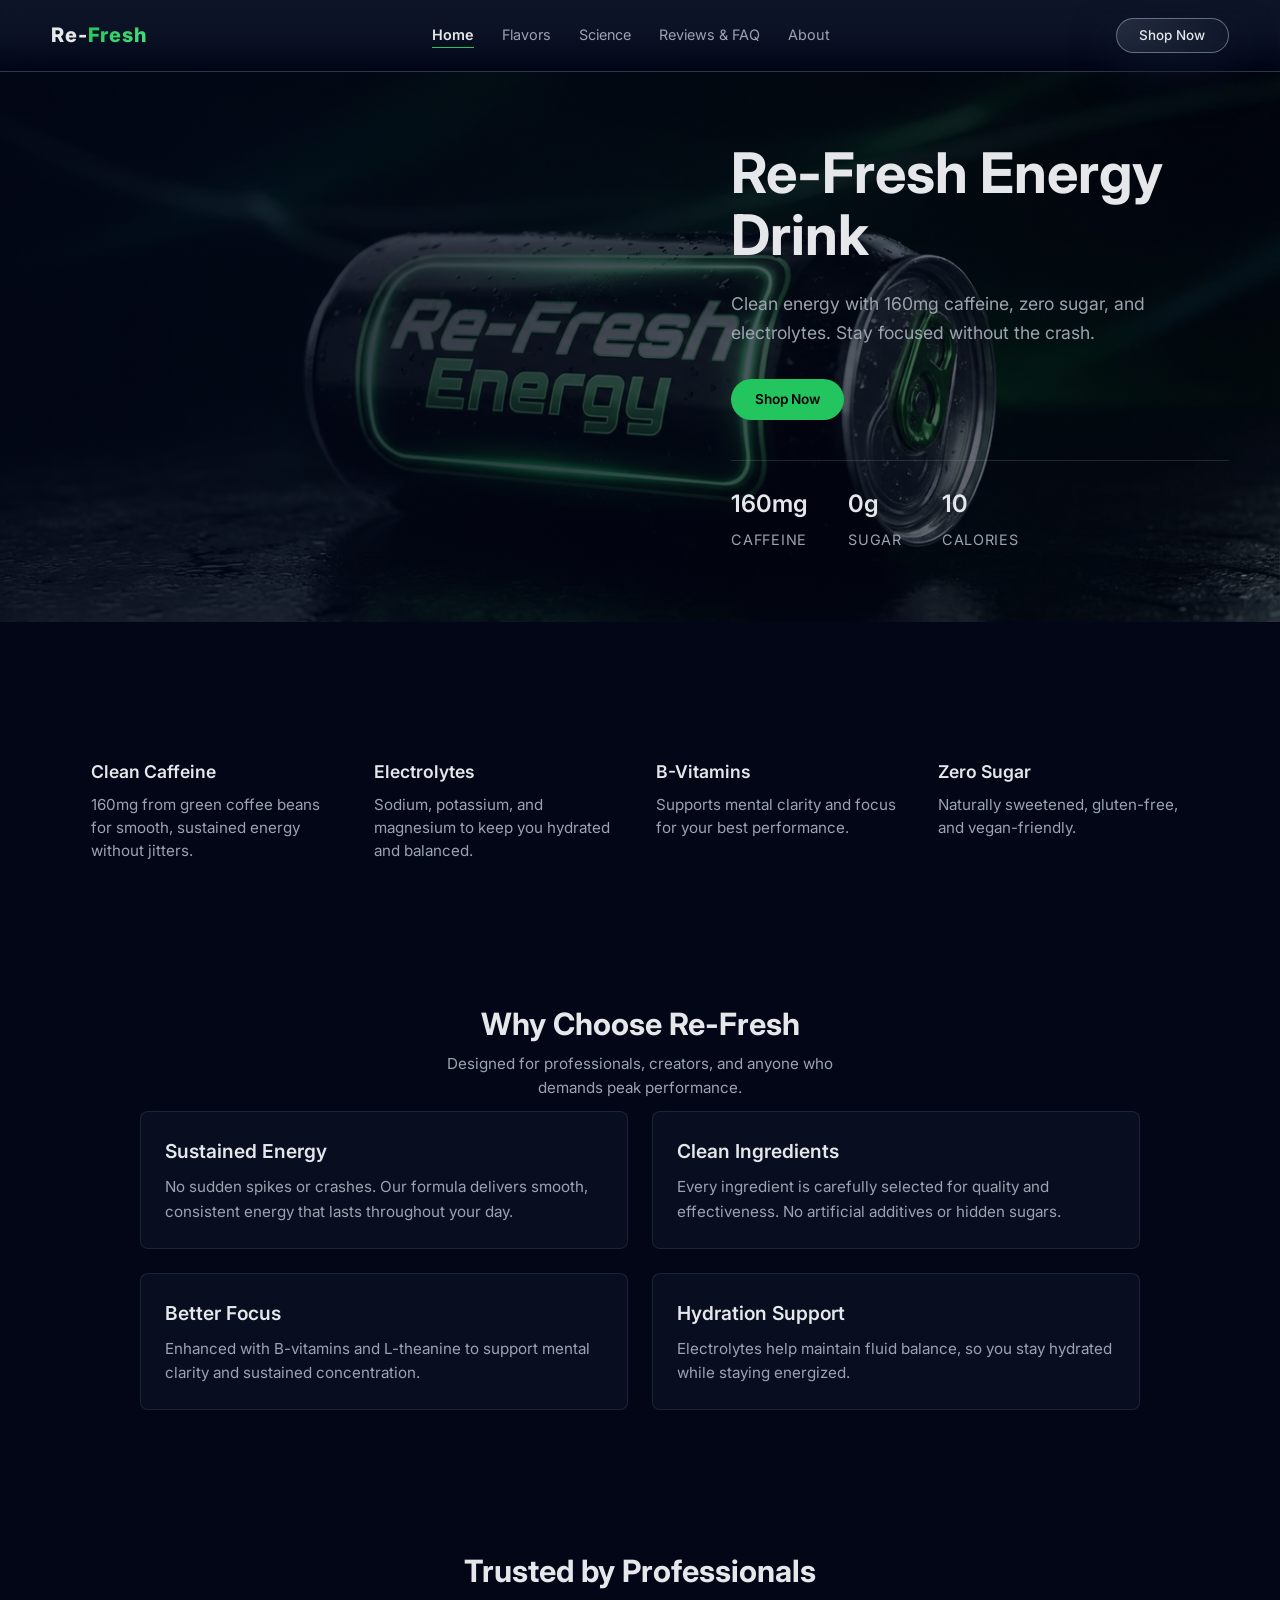
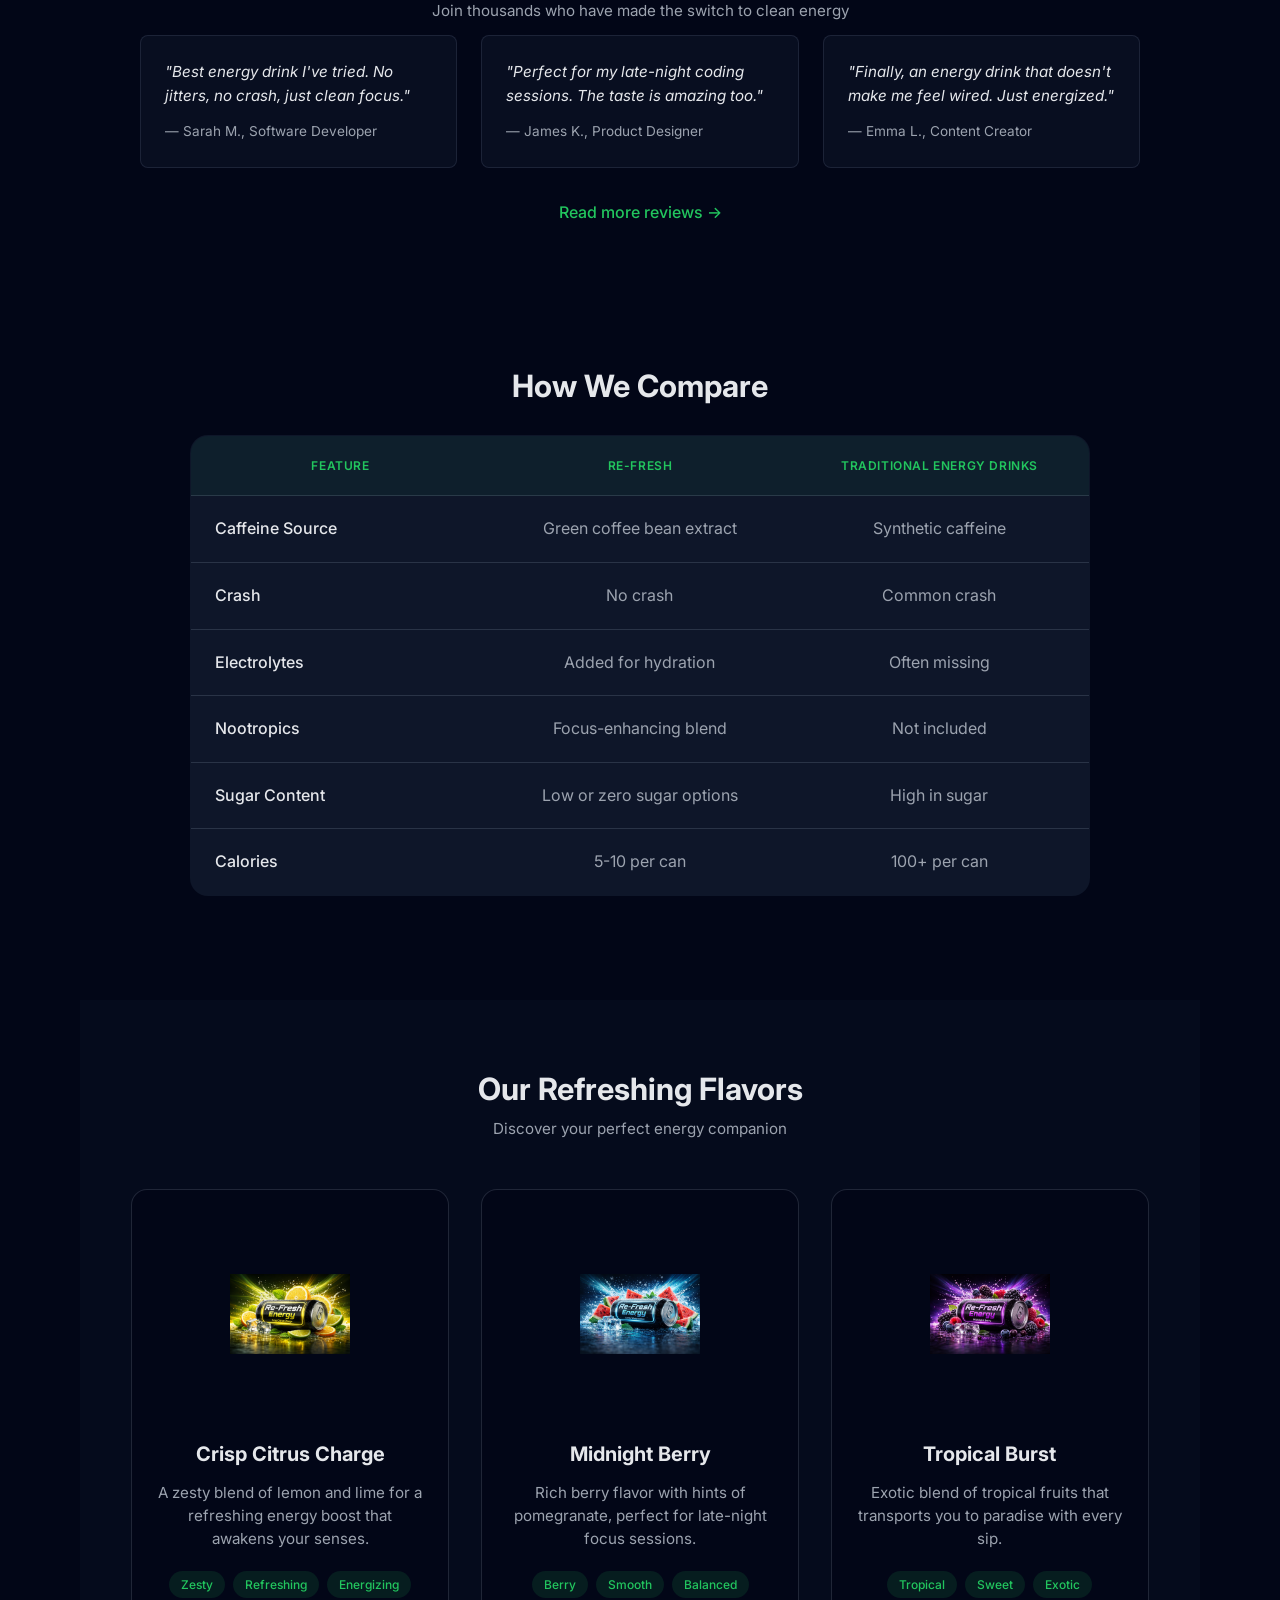
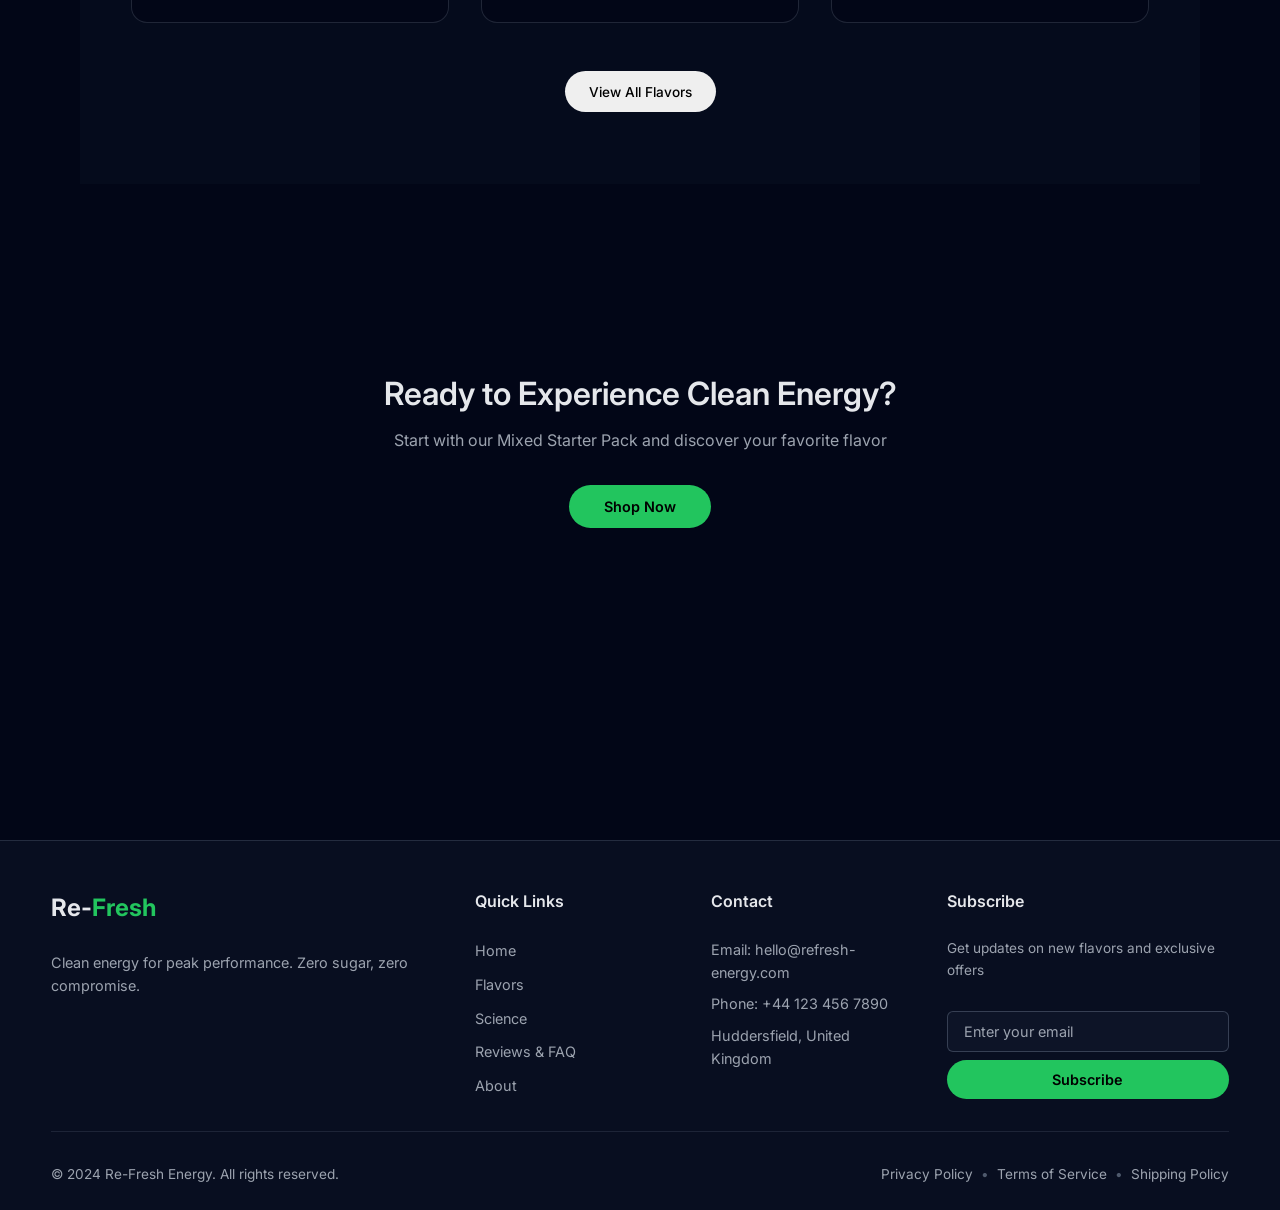
==== index.html @ 7f579e89 "first commit" ====
<!DOCTYPE html>
<html lang="en">
  <head>
    <meta charset="UTF-8" />
    <meta name="viewport" content="width=device-width, initial-scale=1.0" />
    <title>Re-Fresh Energy – Clean Focus, No Crash</title>
    <meta
      name="description"
      content="Re-Fresh – a clean, crisp energy drink designed to power your day without the crash."
    />
    <link rel="stylesheet" href="styles.css" />
    <link rel="preconnect" href="https://fonts.googleapis.com" />
    <link rel="preconnect" href="https://fonts.gstatic.com" crossorigin />
    <link
      href="https://fonts.googleapis.com/css2?family=Inter:wght@300;400;500;600;700;800&display=swap"
      rel="stylesheet"
    />
  </head>
  <body>
    <header class="nav">
      <div class="nav__logo">Re-<span>Fresh</span></div>
      <nav class="nav__links">
        <a href="index.html" class="active">Home</a>
        <a href="flavors.html">Flavors</a>
        <a href="science.html">Science</a>
        <a href="reviews.html">Reviews & FAQ</a>
        <a href="about.html">About</a>
      </nav>
      <button class="nav__cta" onclick="goToFlavors()">Shop Now</button>
      <button class="nav__menu" aria-label="Toggle menu" id="navToggle">
        <span></span><span></span>
      </button>
    </header>

    <main>
      <!-- HERO -->
      <section class="hero" id="top">
        <div class="hero__content">
          <h1 class="hero__title">Re-Fresh Energy Drink</h1>
          <p class="hero__subtitle">
            Clean energy with 160mg caffeine, zero sugar, and electrolytes. 
            Stay focused without the crash.
          </p>
          <div class="hero__actions">
            <button class="btn btn--primary" onclick="goToFlavors()">
              Shop Now
            </button>
          </div>
          <div class="hero__details">
            <div class="hero__detail-item">
              <span class="hero__detail-label">160mg</span>
              <span class="hero__detail-text">Caffeine</span>
            </div>
            <div class="hero__detail-item">
              <span class="hero__detail-label">0g</span>
              <span class="hero__detail-text">Sugar</span>
            </div>
            <div class="hero__detail-item">
              <span class="hero__detail-label">10</span>
              <span class="hero__detail-text">Calories</span>
            </div>
          </div>
        </div>
      </section>

      <!-- PRODUCT INFO -->
      <section class="section section--info">
        <div class="info-grid">
          <div class="info-item">
            <h3>Clean Caffeine</h3>
            <p>160mg from green coffee beans for smooth, sustained energy without jitters.</p>
          </div>
          <div class="info-item">
            <h3>Electrolytes</h3>
            <p>Sodium, potassium, and magnesium to keep you hydrated and balanced.</p>
          </div>
          <div class="info-item">
            <h3>B-Vitamins</h3>
            <p>Supports mental clarity and focus for your best performance.</p>
          </div>
          <div class="info-item">
            <h3>Zero Sugar</h3>
            <p>Naturally sweetened, gluten-free, and vegan-friendly.</p>
          </div>
        </div>
      </section>

      <!-- WHY CHOOSE RE-FRESH -->
      <section class="section">
        <div class="section__header section__header--center">
          <h2>Why Choose Re-Fresh</h2>
          <p>Designed for professionals, creators, and anyone who demands peak performance.</p>
        </div>
        <div class="benefits-grid">
          <div class="benefit-card">
            <h3>Sustained Energy</h3>
            <p>No sudden spikes or crashes. Our formula delivers smooth, consistent energy that lasts throughout your day.</p>
          </div>
          <div class="benefit-card">
            <h3>Clean Ingredients</h3>
            <p>Every ingredient is carefully selected for quality and effectiveness. No artificial additives or hidden sugars.</p>
          </div>
          <div class="benefit-card">
            <h3>Better Focus</h3>
            <p>Enhanced with B-vitamins and L-theanine to support mental clarity and sustained concentration.</p>
          </div>
          <div class="benefit-card">
            <h3>Hydration Support</h3>
            <p>Electrolytes help maintain fluid balance, so you stay hydrated while staying energized.</p>
          </div>
        </div>
      </section>

      <!-- HOW IT WORKS -->
      <!-- <section class="section section--alt">
        <div class="section__header section__header--center">
          <h2>How It Works</h2>
          <p>Three simple steps to better energy</p>
        </div>
        <div class="steps">
          <div class="step">
            <div class="step__number">1</div>
            <h3>Choose Your Flavor</h3>
            <p>Select from our range of refreshing flavors or try our mixed starter pack.</p>
          </div>
          <div class="step">
            <div class="step__number">2</div>
            <h3>Add to Cart</h3>
            <p>Build your perfect energy stack with our flexible ordering system.</p>
          </div>
          <div class="step">
            <div class="step__number">3</div>
            <h3>Stay Energized</h3>
            <p>Enjoy clean, sustained energy without the crash. Feel the difference.</p>
          </div>
        </div>
      </section> -->

      <!-- TESTIMONIALS PREVIEW -->
      <section class="section">
        <div class="section__header section__header--center">
          <h2>Trusted by Professionals</h2>
          <p>Join thousands who have made the switch to clean energy</p>
        </div>
        <div class="testimonials-preview">
          <div class="testimonial-preview">
            <p class="testimonial-preview__quote">"Best energy drink I've tried. No jitters, no crash, just clean focus."</p>
            <p class="testimonial-preview__author">— Sarah M., Software Developer</p>
          </div>
          <div class="testimonial-preview">
            <p class="testimonial-preview__quote">"Perfect for my late-night coding sessions. The taste is amazing too."</p>
            <p class="testimonial-preview__author">— James K., Product Designer</p>
          </div>
          <div class="testimonial-preview">
            <p class="testimonial-preview__quote">"Finally, an energy drink that doesn't make me feel wired. Just energized."</p>
            <p class="testimonial-preview__author">— Emma L., Content Creator</p>
          </div>
        </div>
        <div style="text-align: center; margin-top: 2rem;">
          <a href="reviews.html" style="color: var(--accent); text-decoration: none; font-weight: 500;">Read more reviews →</a>
        </div>
      </section>

            <!-- This is the comparison table from science.html that we'll add to index.html -->
      <section class="section">
        <div class="section__header">
          <h2>How We Compare</h2>
          <!-- <p>
            See how Re-Fresh stands out from traditional energy drinks with our clean, focused energy formula.
          </p> -->
        </div>
        
        <div class="comparison-table">
          <table>
            <thead>
              <tr>
                <th>Feature</th>
                <th>Re-Fresh</th>
                <th>Traditional Energy Drinks</th>
              </tr>
            </thead>
            <tbody>
              <tr>
                <td>Caffeine Source</td>
                <td>Green coffee bean extract</td>
                <td>Synthetic caffeine</td>
              </tr>
              <tr>
                <td>Crash</td>
                <td>No crash</td>
                <td>Common crash</td>
              </tr>
              <tr>
                <td>Electrolytes</td>
                <td>Added for hydration</td>
                <td>Often missing</td>
              </tr>
              <tr>
                <td>Nootropics</td>
                <td>Focus-enhancing blend</td>
                <td>Not included</td>
              </tr>
              <tr>
                <td>Sugar Content</td>
                <td>Low or zero sugar options</td>
                <td>High in sugar</td>
              </tr>
              <tr>
                <td>Calories</td>
                <td>5-10 per can</td>
                <td>100+ per can</td>
              </tr>
            </tbody>
          </table>
        </div>
      </section>

      <!-- FLAVOR SHOWCASE -->
      <section class="section section--alt">
        <div class="section__header section__header--center">
          <h2>Our Refreshing Flavors</h2>
          <p>Discover your perfect energy companion</p>
        </div>
        <div class="flavor-showcase">
          <div class="flavor-card">
            <div class="flavor-card__image">
              <img src="assets/Crisp Citrus Charge.png" alt="Crisp Citrus Charge" />
            </div>
            <h3>Crisp Citrus Charge</h3>
            <p>A zesty blend of lemon and lime for a refreshing energy boost that awakens your senses.</p>
            <div class="flavor-tags">
              <span class="flavor-tag">Zesty</span>
              <span class="flavor-tag">Refreshing</span>
              <span class="flavor-tag">Energizing</span>
            </div>
          </div>
          <div class="flavor-card">
            <div class="flavor-card__image">
              <img src="assets/Arctic Watermelon.png" alt="Midnight Berry" />
            </div>
            <h3>Midnight Berry</h3>
            <p>Rich berry flavor with hints of pomegranate, perfect for late-night focus sessions.</p>
            <div class="flavor-tags">
              <span class="flavor-tag">Berry</span>
              <span class="flavor-tag">Smooth</span>
              <span class="flavor-tag">Balanced</span>
            </div>
          </div>
          <div class="flavor-card">
            <div class="flavor-card__image">
              <img src="assets/Midnight Berry.png" alt="Tropical Burst" />
            </div>
            <h3>Tropical Burst</h3>
            <p>Exotic blend of tropical fruits that transports you to paradise with every sip.</p>
            <div class="flavor-tags">
              <span class="flavor-tag">Tropical</span>
              <span class="flavor-tag">Sweet</span>
              <span class="flavor-tag">Exotic</span>
            </div>
          </div>
        </div>
        <div style="text-align: center; margin-top: 3rem;">
          <button class="btn btn--outline" onclick="goToFlavors()">View All Flavors</button>
        </div>
      </section>


      <!-- SHOP CTA -->
      <section class="section section--shop">
        <div class="shop-cta">
          <h2>Ready to Experience Clean Energy?</h2>
          <p>Start with our Mixed Starter Pack and discover your favorite flavor</p>
          <button class="btn btn--primary btn--large" onclick="goToFlavors()">
            Shop Now
          </button>
        </div>
      </section>
    </main>

    <footer class="footer">
      <div class="footer__content">
        <div class="footer__section">
          <div class="footer__brand">Re-<span>Fresh</span></div>
          <p class="footer__description">Clean energy for peak performance. Zero sugar, zero compromise.</p>
        </div>

        <div class="footer__section">
          <h4 class="footer__heading">Quick Links</h4>
          <ul class="footer__links">
            <li><a href="index.html">Home</a></li>
            <li><a href="flavors.html">Flavors</a></li>
            <li><a href="science.html">Science</a></li>
            <li><a href="reviews.html">Reviews & FAQ</a></li>
            <li><a href="about.html">About</a></li>
          </ul>
        </div>

        <div class="footer__section">
          <h4 class="footer__heading">Contact</h4>
          <ul class="footer__contact">
            <li>Email: <a href="mailto:hello@refresh-energy.com">hello@refresh-energy.com</a></li>
            <li>Phone: <a href="tel:+441234567890">+44 123 456 7890</a></li>
            <li>Huddersfield, United Kingdom</li>
          </ul>
        </div>

        <div class="footer__section">
          <h4 class="footer__heading">Subscribe</h4>
          <p class="footer__subscribe-text">Get updates on new flavors and exclusive offers</p>
          <form class="footer__subscribe" onsubmit="event.preventDefault(); alert('Thank you for subscribing!');">
            <input type="email" placeholder="Enter your email" class="footer__email-input" required />
            <button type="submit" class="btn btn--primary">Subscribe</button>
          </form>
        </div>
      </div>

      <div class="footer__bottom">
        <p class="footer__copyright">© 2024 Re-Fresh Energy. All rights reserved.</p>
        <div class="footer__legal">
          <a href="#">Privacy Policy</a>
          <span>•</span>
          <a href="#">Terms of Service</a>
          <span>•</span>
          <a href="#">Shipping Policy</a>
        </div>
      </div>
    </footer>

    <div class="toast" id="toast">Added to cart</div>

    <script src="script.js"></script>
  </body>
  </html>
---- styles.css ----
:root {
  --bg: #020617;
  --bg-elevated: #020617;
  --bg-soft: #020617;
  --bg-card: #020617;
  --accent: #22c55e;
  --accent-soft: rgba(34, 197, 94, 0.12);
  --accent-strong: rgba(34, 197, 94, 0.18);
  --accent-gradient: linear-gradient(135deg, #22c55e, #4ade80);
  --accent-gradient-soft: radial-gradient(circle at top left, rgba(34, 197, 94, 0.3), transparent 60%);
  --text: #e5e7eb;
  --text-soft: #9ca3af;
  --border-subtle: rgba(148, 163, 184, 0.2);
  --shadow-soft: 0 24px 80px rgba(15, 23, 42, 0.9);
  --radius-lg: 18px;
  --radius-full: 999px;
  --nav-height: 72px;
}

*,
*::before,
*::after {
  box-sizing: border-box;
}

* {
  margin: 0;
  padding: 0;
}

html,
body {
  height: 100%;
}

body {
  font-family: "Inter", system-ui, -apple-system, BlinkMacSystemFont, "Segoe UI",
    sans-serif;
  background: #020617;
  color: var(--text);
  line-height: 1.6;
  -webkit-font-smoothing: antialiased;
}

img {
  max-width: 100%;
  display: block;
}

button {
  font-family: inherit;
}

/* NAV */
.nav {
  position: sticky;
  top: 0;
  z-index: 20;
  display: flex;
  align-items: center;
  justify-content: space-between;
  padding: 1.1rem clamp(1.5rem, 4vw, 3.5rem);
  backdrop-filter: blur(20px);
  background: linear-gradient(
      to bottom,
      rgba(15, 23, 42, 0.9),
      rgba(15, 23, 42, 0.7),
      transparent
    );
  border-bottom: 1px solid rgba(148, 163, 184, 0.25);
}

.nav__logo {
  font-weight: 800;
  letter-spacing: 0.04em;
  font-size: 1.25rem;
}

.nav__logo span {
  background: var(--accent-gradient);
  -webkit-background-clip: text;
  background-clip: text;
  color: transparent;
}

.nav__links {
  display: flex;
  align-items: center;
  gap: 1.75rem;
  font-size: 0.9rem;
}

.nav__links a {
  color: var(--text-soft);
  text-decoration: none;
  position: relative;
  padding-bottom: 0.15rem;
  transition: color 0.2s ease;
}

.nav__links a::after {
  content: "";
  position: absolute;
  left: 0;
  bottom: 0;
  width: 0;
  height: 1px;
  background: var(--accent-gradient);
  transition: width 0.2s ease;
}

.nav__links a:hover {
  color: var(--text);
}

.nav__links a:hover::after {
  width: 100%;
}

.nav__links a.active {
  color: var(--text);
  font-weight: 600;
}

.nav__links a.active::after {
  width: 100%;
  background: var(--accent);
}

.nav__cta {
  border-radius: 999px;
  padding: 0.55rem 1.4rem;
  border: 1px solid rgba(148, 163, 184, 0.6);
  background: radial-gradient(circle at top left, rgba(148, 163, 184, 0.18), rgba(15, 23, 42, 0.95));
  color: var(--text);
  font-size: 0.84rem;
  font-weight: 500;
  cursor: pointer;
  display: flex;
  align-items: center;
  gap: 0.4rem;
  transition: transform 0.12s ease, box-shadow 0.12s ease,
    background 0.18s ease, border-color 0.18s ease;
  box-shadow: 0 18px 45px rgba(15, 23, 42, 0.8);
}

.nav__cta:hover {
  transform: translateY(-1px);
  border-color: rgba(234, 179, 8, 0.8);
  background: radial-gradient(circle at top left, rgba(234, 179, 8, 0.22), rgba(15, 23, 42, 0.98));
}

.nav__menu {
  display: none;
  width: 40px;
  height: 40px;
  border-radius: 999px;
  border: 1px solid rgba(148, 163, 184, 0.5);
  background: rgba(15, 23, 42, 0.9);
  display: none;
  align-items: center;
  justify-content: center;
  gap: 4px;
  flex-direction: column;
  cursor: pointer;
}

.nav__menu span {
  width: 16px;
  height: 1.5px;
  background: rgba(148, 163, 184, 0.9);
  border-radius: 999px;
}

/* LAYOUT */
main {
  padding: 0 0 4rem;
}

.section {
  max-width: 1120px;
  margin: 0 auto;
  padding: 4.5rem clamp(1.5rem, 4vw, 3.5rem);
}

.section--grid {
  display: grid;
  grid-template-columns: minmax(0, 0.9fr) minmax(0, 1.1fr);
  gap: 3.5rem;
  align-items: flex-start;
}

/* FLAVORS LAYOUT */
.flavors-layout {
  max-width: 1400px;
  margin: 0 auto;
  display: grid;
  grid-template-columns: 1fr 380px;
  gap: 3rem;
  padding: 0 clamp(1.5rem, 4vw, 3.5rem);
}

.flavors-products {
  display: flex;
  flex-direction: column;
  gap: 3rem;
}

.section--product {
  padding: 0;
  max-width: 100%;
}

.section--store {
  max-width: 1200px;
  display: grid;
  grid-template-columns: minmax(0, 1.3fr) minmax(0, 0.8fr);
  gap: 2.75rem;
}

.section__header h2 {
  font-size: clamp(1.8rem, 2.4vw, 2.3rem);
  line-height: 1.1;
  margin-bottom: 0.7rem;
  text-align: center;
}

.section__header p {
  color: var(--text-soft);
  max-width: 420px;
  font-size: 0.95rem;
  margin-bottom: 0.7rem;
  text-align: center;
}

.section__header--center {
  text-align: center;
}

.section__header--center p {
  margin-inline: auto;
}

.section__header h2 span {
  color: #2ecc71; /* green */
}

/* HERO */
.hero {
  width: 100%;
  margin: 0;
  padding: 0;
  min-height: 43vw; /* 16:9 aspect ratio based on viewport width */
  max-height: 90vh; /* Prevent it from being too tall on very wide screens */
  display: flex;
  align-items: center;
  justify-content: flex-end;
  position: relative;
  background-image: url('assets/Gemini_Generated_Image_l679jpl679jpl679.png');
  background-size: cover;
  background-position: 20% center;
  background-repeat: no-repeat;
  overflow: hidden;
  margin-bottom: 4rem;
}

.hero::before {
  content: '';
  position: absolute;
  top: 0;
  left: 0;
  right: 0;
  bottom: 0;
  background: linear-gradient(to right, rgba(2, 6, 23, 0.85) 0%, rgba(2, 6, 23, 0.7) 50%, rgba(2, 6, 23, 0.5) 100%);
  z-index: 0;
}

.hero__content {
  max-width: 600px;
  margin: 0;
  padding: 4rem clamp(1.5rem, 4vw, 4rem);
  position: relative;
  z-index: 1;
  text-align: left;
}

.hero__image {
  position: relative;
  z-index: 1;
}

.hero__content {
  display: flex;
  flex-direction: column;
  gap: 1.5rem;
}

.hero__title {
  font-size: clamp(2.5rem, 5vw, 3.5rem);
  line-height: 1.1;
  font-weight: 700;
  margin: 0;
}

.hero__title span {
  color: var(--accent);
}

.hero__subtitle {
  color: var(--text-soft);
  font-size: 1.1rem;
  line-height: 1.6;
  margin: 0;
}

.hero__actions {
  display: flex;
  gap: 1rem;
  margin-top: 0.5rem;
}

.hero__details {
  display: flex;
  gap: 2.5rem;
  margin-top: 1rem;
  padding-top: 1.5rem;
  border-top: 1px solid rgba(148, 163, 184, 0.2);
}

.hero__detail-item {
  display: flex;
  flex-direction: column;
  gap: 0.25rem;
}

.hero__detail-label {
  font-size: 1.5rem;
  font-weight: 600;
  color: var(--text);
}

.hero__detail-text {
  font-size: 0.9rem;
  color: var(--text-soft);
  text-transform: uppercase;
  letter-spacing: 0.05em;
}

.hero__image {
  width: 100%;
  display: flex;
  align-items: center;
  justify-content: center;
}

.hero__image img {
  width: 100%;
  max-width: 400px;
  height: auto;
  object-fit: contain;
}

/* BUTTONS */
.btn {
  border-radius: var(--radius-full);
  padding: 0.8rem 1.5rem;
  border: 0;
  font-size: 0.85rem;
  font-weight: 500;
  cursor: pointer;
  display: inline-flex;
  align-items: center;
  justify-content: center;
  gap: 0.4rem;
  white-space: nowrap;
  transition: transform 0.12s ease, box-shadow 0.12s ease,
    background 0.16s ease, color 0.16s ease, border-color 0.16s ease;
}

.btn--primary {
  background: var(--accent);
  color: #000;
  font-weight: 600;
}

.btn--primary:hover {
  background: #16a34a;
  transform: translateY(-1px);
}

.btn--ghost {
  background: transparent;
  color: var(--text);
  border: 1px solid rgba(148, 163, 184, 0.4);
}

.btn--ghost:hover {
  background: rgba(148, 163, 184, 0.1);
  border-color: rgba(148, 163, 184, 0.6);
}

.btn--full {
  width: 100%;
}

.btn--large {
  padding-inline: 2.2rem;
  font-size: 0.9rem;
}

/* PRODUCT INFO */
.section--info {
  max-width: 1200px;
  margin: 0 auto;
}

.info-grid {
  display: grid;
  grid-template-columns: repeat(4, 1fr);
  gap: 2rem;
}

.info-item {
  text-align: left;
}

.info-item h3 {
  font-size: 1.1rem;
  font-weight: 600;
  margin-bottom: 0.5rem;
  color: var(--text);
}

.info-item p {
  color: var(--text-soft);
  font-size: 0.95rem;
  line-height: 1.5;
  margin: 0;
}

/* SHOP CTA */
.section--shop {
  max-width: 1200px;
  margin: 4rem auto;
}

.shop-cta {
  text-align: center;
  padding: 3rem 2rem;
}

.shop-cta h2 {
  font-size: 2rem;
  font-weight: 600;
  margin-bottom: 0.5rem;
}

.shop-cta p {
  color: var(--text-soft);
  font-size: 1rem;
  margin-bottom: 2rem;
}

/* STORE + CART */
.store {
  display: grid;
  grid-template-columns: repeat(3, minmax(0, 1fr));
  gap: 1.2rem;
}

.product-card {
  padding: 1.3rem 1.1rem;
  border-radius: 18px;
  background: radial-gradient(circle at top, rgba(34, 197, 94, 0.12), transparent 60%),
    rgba(15, 23, 42, 0.98);
  border: 1px solid rgba(148, 163, 184, 0.35);
  box-shadow: 0 16px 45px rgba(15, 23, 42, 0.85);
  display: flex;
  flex-direction: column;
  gap: 0.4rem;
  font-size: 0.85rem;
}

.product-card--large {
  padding: 0;
  display: grid;
  grid-template-columns: 1fr 1fr;
  gap: 3rem;
  align-items: center;
  padding: 2.5rem;
  min-height: 400px;
  border-radius: 8px;
  background: rgba(15, 23, 42, 0.95);
  border: 1px solid rgba(148, 163, 184, 0.2);
  box-shadow: 0 4px 12px rgba(0, 0, 0, 0.1);
}

.product-card__content {
  display: flex;
  flex-direction: column;
  gap: 1rem;
}

.product-card__image--large {
  margin: 0;
  max-width: 100%;
  height: auto;
  border-radius: 6px;
  background: rgba(15, 23, 42, 0.5);
  display: flex;
  align-items: center;
  justify-content: center;
  padding: 2rem;
}

.product-card__image--large img {
  max-height: 500px;
  width: auto;
  object-fit: contain;
}

.product-card--large h3 {
  font-size: 2rem;
  font-weight: 700;
  margin-bottom: 0.5rem;
}

.product-card--large .product-card__subtitle {
  font-size: 1rem;
  margin-bottom: 0.5rem;
}

.product-card--large .product-card__price {
  font-size: 1.8rem;
  font-weight: 700;
  margin: 0.5rem 0;
  color: var(--accent);
}

.product-card__description {
  color: var(--text-soft);
  font-size: 1rem;
  line-height: 1.6;
  margin: 1rem 0;
}

.product-card--large .product-card__list {
  font-size: 0.95rem;
  margin: 1rem 0;
  line-height: 1.8;
}

.product-card--large .product-card__footer {
  margin-top: 1.5rem;
  gap: 1rem;
}

.product-card--large .product-card__btn {
  padding: 1rem 2rem;
  font-size: 1rem;
}

.product-card__image {
  width: 100%;
  max-width: 600px;
  height: auto;
  margin: -1.3rem -1.1rem 0.8rem -1.1rem;
  display: flex;
  align-items: center;
  justify-content: center;
  overflow: hidden;
  border-radius: 18px 18px 0 0;
  background: radial-gradient(circle at top, rgba(34, 197, 94, 0.08), transparent 70%);
}

.product-card__image img {
  width: 100%;
  height: auto;
  object-fit: contain;
  max-height: 240px;
  filter: drop-shadow(0 10px 30px rgba(15, 23, 42, 0.6));
  transition: transform 0.3s ease;
}

.product-card:hover .product-card__image img {
  transform: scale(1.05);
}

.product-card__tag {
  font-size: 0.7rem;
  text-transform: uppercase;
  letter-spacing: 0.16em;
  color: var(--accent);
  margin-bottom: 0.3rem;
  font-weight: 600;
}

.product-card h3 {
  font-size: 1rem;
}

.product-card__subtitle {
  color: var(--text-soft);
  font-size: 0.82rem;
}

.product-card__price {
  font-size: 1.05rem;
  font-weight: 600;
  margin-top: 0.3rem;
}

.product-card__list {
  margin: 0.5rem 0 0.9rem;
  padding-left: 1.1rem;
  color: var(--text-soft);
}

.product-card__list li {
  margin-bottom: 0.18rem;
}

.product-card__footer {
  display: flex;
  align-items: center;
  justify-content: space-between;
  gap: 0.7rem;
  margin-top: auto;
}

.product-card__btn {
  flex: 1;
}

.quantity {
  display: inline-flex;
  align-items: center;
  border-radius: 999px;
  border: 1px solid rgba(148, 163, 184, 0.6);
  overflow: hidden;
}

.quantity input {
  width: 40px;
  background: transparent;
  border: 0;
  text-align: center;
  color: var(--text);
  font-size: 0.8rem;
  padding: 0.38rem 0.2rem;
  -moz-appearance: textfield;
}

.quantity input::-webkit-outer-spin-button,
.quantity input::-webkit-inner-spin-button {
  -webkit-appearance: none;
  margin: 0;
}

.quantity__btn {
  width: 26px;
  height: 28px;
  border: 0;
  background: rgba(15, 23, 42, 0.95);
  color: var(--text-soft);
  font-size: 0.8rem;
  cursor: pointer;
  display: flex;
  align-items: center;
  justify-content: center;
}

.quantity__btn:hover {
  background: rgba(15, 23, 42, 1);
  color: var(--text);
}

.cart {
  padding: 1.4rem 1.3rem;
  border-radius: 8px;
  background: rgba(15, 23, 42, 0.95);
  border: 1px solid rgba(148, 163, 184, 0.2);
  box-shadow: 0 4px 12px rgba(0, 0, 0, 0.1);
  align-self: flex-start;
  font-size: 0.86rem;
}

.cart--sticky {
  position: sticky;
  top: calc(var(--nav-height) + 2rem);
  max-height: calc(100vh - var(--nav-height) - 4rem);
  overflow-y: auto;
}

.cart h3 {
  font-size: 1.05rem;
  margin-bottom: 0.7rem;
}

.cart__items {
  border-radius: 6px;
  background: rgba(15, 23, 42, 0.6);
  border: 1px solid rgba(148, 163, 184, 0.15);
  padding: 0.7rem 0.8rem;
  max-height: 220px;
  overflow-y: auto;
}

.cart__item {
  display: flex;
  align-items: center;
  justify-content: space-between;
  gap: 0.7rem;
  padding-block: 0.3rem;
  border-bottom: 1px solid rgba(148, 163, 184, 0.15);
}

.cart__item:last-child {
  border-bottom: 0;
}

.cart__item-main {
  display: flex;
  flex-direction: column;
}

.cart__item-name {
  font-size: 0.84rem;
}

.cart__item-meta {
  color: var(--text-soft);
  font-size: 0.75rem;
}

.cart__item-remove {
  border: 0;
  background: transparent;
  color: rgba(148, 163, 184, 0.8);
  cursor: pointer;
  font-size: 0.75rem;
  margin-left: 5px;
}

.cart__item-remove:hover {
  color: rgba(248, 113, 113, 0.9);
}

.cart__empty {
  text-align: center;
  color: var(--text-soft);
  font-size: 0.8rem;
  padding: 0.3rem 0.2rem;
}

.cart__summary {
  margin-top: 0.85rem;
  padding-top: 0.75rem;
  border-top: 1px solid rgba(30, 64, 175, 0.4);
}

.cart__row {
  display: flex;
  align-items: center;
  justify-content: space-between;
  margin-bottom: 0.3rem;
}

.cart__hint {
  font-size: 0.75rem;
  color: var(--text-soft);
  margin: 0.3rem 0 0.7rem;
}

/* SCIENCE */
.science__visual {
  width: 100%;
  display: flex;
  align-items: center;
  justify-content: center;
  filter: drop-shadow(0 20px 60px rgba(15, 23, 42, 0.8)) drop-shadow(0 0 30px rgba(34, 197, 94, 0.15));
}

.science__visual img {
  width: 100%;
  max-width: 480px;
  height: auto;
  object-fit: contain;
  border-radius: 20px;
}

.science {
  display: grid;
  gap: 1rem;
}

.science__card {
  padding: 1rem;
  border-radius: 18px;
  border: 1px solid rgba(148, 163, 184, 0.35);
  background: rgba(15, 23, 42, 0.96);
}

/* Comparison Table Styles */
.comparison-table {
  margin: 2rem auto;
  max-width: 900px;
  overflow-x: auto;
  display: flex;
  justify-content: center;
}

.comparison-table table {
  width: 100%;
  border-collapse: collapse;
  border-radius: var(--radius-lg);
  overflow: hidden;
  background: rgba(15, 23, 42, 0.96);
  border: 1px solid var(--border-subtle);
  table-layout: fixed;
}

.comparison-table th,
.comparison-table td {
  padding: 1.25rem 1.5rem;
  text-align: center;
  border-bottom: 1px solid var(--border-subtle);
  vertical-align: middle;
}

.comparison-table th {
  font-weight: 600;
  color: var(--accent);
  background: rgba(34, 197, 94, 0.05);
  text-transform: uppercase;
  font-size: 0.75rem;
  letter-spacing: 0.05em;
}

.comparison-table tbody tr:hover {
  background: rgba(34, 197, 94, 0.03);
}

.comparison-table td:first-child {
  font-weight: 500;
  color: var(--text);
  text-align: left;
  width: 33%;
}

.comparison-table td {
  color: var(--text-soft);
}

.comparison-table td:not(:first-child) {
  width: 33.5%;
}

@media (max-width: 768px) {
  .comparison-table {
    margin: 1rem -1rem;
    width: calc(100% + 2rem);
  }
  
  .comparison-table th,
  .comparison-table td {
    padding: 0.75rem 1rem;
    font-size: 0.9rem;
  }
}
  font-size: 0.86rem;
}

.science__card h3 {
  font-size: 0.96rem;
  margin-bottom: 0.35rem;
}

.science__card p {
  color: var(--text-soft);
}

/* ABOUT */
.about-content {
  max-width: 800px;
  margin: 0 auto;
}

.about-section {
  margin-bottom: 3rem;
}

.about-section--underline {
  padding-bottom: 2rem;
  border-bottom: 1px solid rgba(148, 163, 184, 0.3);
}

.about-section h2 {
  font-size: 1.8rem;
  font-weight: 600;
  margin-bottom: 1rem;
  color: var(--text);
}

.about-section p {
  color: var(--text-soft);
  font-size: 1rem;
  line-height: 1.7;
  margin-bottom: 1rem;
}

.about-list {
  list-style: none;
  padding: 0;
  margin: 1rem 0;
}

.about-list li {
  padding: 0.8rem 0;
  border-bottom: 1px solid rgba(148, 163, 184, 0.15);
  color: var(--text-soft);
  line-height: 1.6;
}

.about-list li:last-child {
  border-bottom: none;
}

.about-list li strong {
  color: var(--text);
  font-weight: 600;
}

.section--map {
  margin-top: 2rem;
}

.map-container {
  width: 100%;
  margin: 2rem 0;
  border-radius: 12px;
  overflow: hidden;
  border: 1px solid rgba(148, 163, 184, 0.2);
}

.map-container iframe {
  display: block;
  width: 100%;
  height: 450px;
  border: none;
}

.map-info {
  text-align: center;
  margin-top: 1.5rem;
  color: var(--text-soft);
}

.map-info p {
  margin: 0.3rem 0;
}

.map-info strong {
  color: var(--text);
  font-weight: 600;
}

/* REVIEWS */
.reviews {
  display: grid;
  grid-template-columns: repeat(3, minmax(0, 1fr));
  gap: 1.1rem;
}

.review {
  padding: 1rem;
  border-radius: 18px;
  border: 1px solid rgba(148, 163, 184, 0.35);
  background: radial-gradient(circle at top left, rgba(34, 197, 94, 0.18), transparent 60%),
    rgba(15, 23, 42, 0.96);
  font-size: 0.83rem;
}

.review__quote {
  color: var(--text);
  margin-bottom: 0.5rem;
}

.review__author {
  color: var(--text-soft);
  font-size: 0.78rem;
}

/* FAQ */
.faq {
  max-width: 720px;
  margin: 1.4rem auto 0;
}

.faq__item {
  border-radius: 16px;
  border: 1px solid rgba(148, 163, 184, 0.35);
  background: rgba(15, 23, 42, 0.96);
  padding: 0.75rem 0.9rem;
  font-size: 0.86rem;
}

.faq__item + .faq__item {
  margin-top: 0.55rem;
}

.faq__item summary {
  list-style: none;
  cursor: pointer;
  display: flex;
  align-items: center;
  justify-content: space-between;
  gap: 0.6rem;
}

.faq__item summary::-webkit-details-marker {
  display: none;
}

.faq__item summary::after {
  content: "+";
  font-size: 1rem;
  color: rgba(148, 163, 184, 0.9);
}

.faq__item[open] summary::after {
  content: "–";
}

.faq__item p {
  margin-top: 0.5rem;
  color: var(--text-soft);
}

/* CTA SECTION */
.section--cta {
  padding-top: 2rem;
}

.section--cta__inner {
  max-width: 1120px;
  margin: 0 auto;
  padding: 1.3rem 1.4rem;
  border-radius: 20px;
  background: radial-gradient(circle at top left, rgba(34, 197, 94, 0.24), transparent 55%),
    rgba(15, 23, 42, 0.98);
  border: 1px solid rgba(148, 163, 184, 0.4);
  display: flex;
  align-items: center;
  justify-content: space-between;
  gap: 1.1rem;
}

.section--cta__inner h2 {
  font-size: 1.4rem;
}

.section--cta__inner p {
  font-size: 0.9rem;
  color: var(--text-soft);
}

/* BENEFITS */
.benefits-grid {
  display: grid;
  grid-template-columns: repeat(2, 1fr);
  gap: 1.5rem;
  max-width: 1000px;
  margin: 0 auto;
}

.benefit-card {
  padding: 1.5rem;
  border-radius: 8px;
  border: 1px solid rgba(148, 163, 184, 0.15);
  background: rgba(15, 23, 42, 0.5);
}

.benefit-card h3 {
  font-size: 1.2rem;
  font-weight: 600;
  margin-bottom: 0.5rem;
  color: var(--text);
}

.benefit-card p {
  color: var(--text-soft);
  font-size: 0.95rem;
  line-height: 1.6;
  margin: 0;
}

/* STEPS */
.section--alt {
  background: rgba(15, 23, 42, 0.3);
}

.steps {
  display: grid;
  grid-template-columns: repeat(3, 1fr);
  gap: 2rem;
  max-width: 1000px;
  margin: 0 auto;
}

.step {
  text-align: center;
}

.step__number {
  width: 50px;
  height: 50px;
  border-radius: 50%;
  background: var(--accent);
  color: #000;
  display: flex;
  align-items: center;
  justify-content: center;
  font-size: 1.5rem;
  font-weight: 700;
  margin: 0 auto 1rem;
}

.step h3 {
  font-size: 1.2rem;
  font-weight: 600;
  margin-bottom: 0.5rem;
  color: var(--text);
}

.step p {
  color: var(--text-soft);
  font-size: 0.95rem;
  line-height: 1.6;
  margin: 0;
}

/* TESTIMONIALS PREVIEW */
.testimonials-preview {
  display: grid;
  grid-template-columns: repeat(3, 1fr);
  gap: 1.5rem;
  max-width: 1000px;
  margin: 0 auto;
}

.testimonial-preview {
  padding: 1.5rem;
  border-radius: 8px;
  border: 1px solid rgba(148, 163, 184, 0.15);
  background: rgba(15, 23, 42, 0.5);
}

.testimonial-preview__quote {
  color: var(--text);
  font-size: 0.95rem;
  line-height: 1.6;
  margin-bottom: 0.8rem;
  font-style: italic;
}

.testimonial-preview__author {
  color: var(--text-soft);
  font-size: 0.85rem;
  margin: 0;
}

/* FOOTER */
.footer {
  padding: 3rem clamp(1.5rem, 4vw, 3.5rem) 1.5rem;
  border-top: 1px solid rgba(148, 163, 184, 0.2);
  background: rgba(15, 23, 42, 0.5);
  margin-top: 4rem;
}

.footer__content {
  max-width: 1200px;
  margin: 0 auto;
  display: grid;
  grid-template-columns: 2fr 1fr 1fr 1.5fr;
  gap: 3rem;
  margin-bottom: 2rem;
}

.footer__section {
  display: flex;
  flex-direction: column;
  gap: 1rem;
}

.footer__brand {
  font-size: 1.5rem;
  font-weight: 700;
  margin-bottom: 0.5rem;
  color: var(--text);
}

.footer__brand span {
  color: var(--accent);
}

.footer__description {
  color: var(--text-soft);
  font-size: 0.9rem;
  line-height: 1.6;
  margin: 0;
}

.footer__heading {
  font-size: 1rem;
  font-weight: 600;
  color: var(--text);
  margin-bottom: 0.5rem;
}

.footer__links {
  list-style: none;
  padding: 0;
  margin: 0;
  display: flex;
  flex-direction: column;
  gap: 0.5rem;
}

.footer__links a,
.footer__contact a {
  color: var(--text-soft);
  text-decoration: none;
  font-size: 0.9rem;
  transition: color 0.2s ease;
}

.footer__links a:hover,
.footer__contact a:hover {
  color: var(--accent);
}

.footer__contact {
  list-style: none;
  padding: 0;
  margin: 0;
  display: flex;
  flex-direction: column;
  gap: 0.5rem;
  color: var(--text-soft);
  font-size: 0.9rem;
}

.footer__subscribe-text {
  color: var(--text-soft);
  font-size: 0.85rem;
  margin-bottom: 0.8rem;
}

.footer__subscribe {
  display: flex;
  flex-direction: column;
  gap: 0.5rem;
}

.footer__subscribe .btn {
  width: 100%;
  padding: 0.7rem 1rem;
  font-size: 0.9rem;
}

.footer__email-input {
  padding: 0.7rem 1rem;
  border-radius: 6px;
  border: 1px solid rgba(148, 163, 184, 0.3);
  background: rgba(15, 23, 42, 0.8);
  color: var(--text);
  font-size: 0.9rem;
  font-family: inherit;
  transition: border-color 0.2s ease;
}

.footer__email-input:focus {
  outline: none;
  border-color: var(--accent);
}

.footer__email-input::placeholder {
  color: var(--text-soft);
}

.footer__bottom {
  max-width: 1200px;
  margin: 0 auto;
  padding-top: 2rem;
  border-top: 1px solid rgba(148, 163, 184, 0.15);
  display: flex;
  justify-content: space-between;
  align-items: center;
  flex-wrap: wrap;
  gap: 1rem;
}

.footer__copyright {
  color: var(--text-soft);
  font-size: 0.85rem;
  margin: 0;
}

.footer__legal {
  display: flex;
  align-items: center;
  gap: 0.5rem;
  color: var(--text-soft);
  font-size: 0.85rem;
}

.footer__legal a {
  color: var(--text-soft);
  text-decoration: none;
  transition: color 0.2s ease;
}

.footer__legal a:hover {
  color: var(--accent);
}

.footer__legal span {
  color: rgba(148, 163, 184, 0.5);
}

/* TOAST */
.toast {
  position: fixed;
  bottom: 1.4rem;
  right: 1.6rem;
  padding: 0.6rem 1.1rem;
  border-radius: 999px;
  font-size: 0.8rem;
  background: rgba(15, 23, 42, 0.96);
  color: var(--text);
  border: 1px solid rgba(34, 197, 94, 0.7);
  box-shadow: 0 15px 40px rgba(15, 23, 42, 0.95);
  opacity: 0;
  transform: translateY(12px);
  pointer-events: none;
  transition: opacity 0.16s ease, transform 0.16s ease;
  z-index: 30;
}

.toast--visible {
  opacity: 1;
  transform: translateY(0);
}

/* RESPONSIVE */
@media (max-width: 960px) {
  .nav {
    padding-inline: 1.3rem;
  }

  .nav__links {
    position: fixed;
    inset: var(--nav-height) 1.3rem auto;
    background: rgba(15, 23, 42, 0.97);
    border-radius: 16px;
    padding: 0.75rem 0.9rem;
    border: 1px solid rgba(148, 163, 184, 0.45);
    flex-direction: column;
    gap: 0.6rem;
    font-size: 0.88rem;
    transform-origin: top right;
    transform: scale(0.9);
    opacity: 0;
    pointer-events: none;
    transition: opacity 0.16s ease, transform 0.16s ease;
  }

  .nav__links--open {
    opacity: 1;
    pointer-events: auto;
    transform: scale(1);
  }

  .nav__cta {
    display: none;
  }

  .nav__menu {
    display: flex;
  }

  main {
    padding: 0 0 4rem;
  }

  .hero {
    min-height: 70vh;
    justify-content: center;
    align-items: center;
  }

  .hero__content {
    max-width: 100%;
    padding: 2rem 1.5rem;
    text-align: center;
  }

  .hero::before {
    background: linear-gradient(to bottom, rgba(2, 6, 23, 0.95) 0%, rgba(2, 6, 23, 0.85) 50%, rgba(2, 6, 23, 0.75) 100%);
  }


  .hero__details {
    flex-wrap: wrap;
    gap: 1.5rem;
  }

  .info-grid {
    grid-template-columns: repeat(2, 1fr);
    gap: 1.5rem;
  }

  @media (max-width: 640px) {
    .info-grid {
      grid-template-columns: 1fr;
    }
  }

  .shop-cta {
    padding: 2rem 1rem;
  }

  .product-card__image {
    max-width: 100%;
    margin: -1.3rem -1.1rem 0.8rem -1.1rem;
  }

  .product-card__image img {
    max-height: 200px;
  }

  .science__visual {
    margin-bottom: 1.5rem;
  }

  .science__visual img {
    max-width: 300px;
  }

  .section--grid,
  .flavors-layout {
    grid-template-columns: 1fr;
    gap: 2rem;
    padding: 0 1.3rem;
  }

  .cart--sticky {
    position: relative;
    top: 0;
    max-height: none;
  }

  .product-card--large {
    grid-template-columns: 1fr;
    gap: 2rem;
    padding: 1.5rem;
    min-height: auto;
  }

  .product-card__image--large {
    order: -1;
    padding: 1.5rem;
  }

  .product-card__image--large img {
    max-height: 350px;
  }

  .product-card--large h3 {
    font-size: 1.5rem;
  }

  .product-card--large .product-card__price {
    font-size: 1.5rem;
  }

  .section--store {
    grid-template-columns: minmax(0, 1fr);
  }

  .store {
    grid-template-columns: minmax(0, 1fr);
  }

  .cart {
    max-width: 480px;
    width: 100%;
  }

  .reviews {
    grid-template-columns: minmax(0, 1fr);
  }

  .benefits-grid {
    grid-template-columns: 1fr;
  }

  .steps {
    grid-template-columns: 1fr;
    gap: 2rem;
  }

  .testimonials-preview {
    grid-template-columns: 1fr;
  }

  .footer__content {
    grid-template-columns: 1fr;
    gap: 2rem;
  }

  .footer__bottom {
    flex-direction: column;
    text-align: center;
  }

  .map-container iframe {
    height: 350px;
  }

  .about-section {
    margin-bottom: 2rem;
  }

  .about-section h2 {
    font-size: 1.5rem;
  }

  .section--cta__inner {
    flex-direction: column;
    align-items: flex-start;
  }

  .toast {
    left: 50%;
    right: auto;
    transform: translate(-50%, 12px);
  }

  .toast--visible {
    transform: translate(-50%, 0);
  }
}

@media (max-width: 640px) {
  .hero {
    margin-top: 1rem;
    padding: 2rem 1rem;
  }

  .hero__details {
    gap: 1rem;
  }

  .hero__detail-label {
    font-size: 1.25rem;
  }

  .section {
    padding-block: 3.2rem;
  }
}


/* Flavor Showcase */
.flavor-showcase {
  display: grid;
  grid-template-columns: repeat(auto-fit, minmax(280px, 1fr));
  gap: 2rem;
  margin-top: 3rem;
}

.flavor-card {
  background: var(--bg-elevated);
  border-radius: 16px;
  padding: 1.5rem;
  text-align: center;
  transition: transform 0.3s ease, box-shadow 0.3s ease;
  border: 1px solid var(--border-subtle);
}

.flavor-card:hover {
  transform: translateY(-5px);
  box-shadow: 0 10px 30px rgba(0, 0, 0, 0.1);
}

.flavor-card__image {
  width: 120px;
  height: 200px;
  margin: 0 auto 1.5rem;
  display: flex;
  align-items: center;
  justify-content: center;
}

.flavor-card__image img {
  max-width: 100%;
  max-height: 100%;
  object-fit: contain;
}

.flavor-card h3 {
  color: var(--text);
  margin-bottom: 0.75rem;
  font-size: 1.25rem;
}

.flavor-card p {
  color: var(--text-soft);
  margin-bottom: 1.25rem;
  font-size: 0.95rem;
  line-height: 1.5;
}

.flavor-tags {
  display: flex;
  flex-wrap: wrap;
  gap: 0.5rem;
  justify-content: center;
}

.flavor-tag {
  background: var(--accent-soft);
  color: var(--accent);
  font-size: 0.75rem;
  padding: 0.25rem 0.75rem;
  border-radius: 100px;
  font-weight: 500;
}

/* Custom Scrollbar Styles */
/* Works on Firefox */
* {
  scrollbar-width: thin;
  scrollbar-color: var(--accent) rgba(15, 23, 42, 0.1);
}

/* Works on Chrome, Edge, and Safari */
*::-webkit-scrollbar {
  width: 8px;
  height: 8px;
}

*::-webkit-scrollbar-track {
  background: rgba(15, 23, 42, 0.1);
  border-radius: 4px;
}

*::-webkit-scrollbar-thumb {
  background-color: var(--accent);
  border-radius: 4px;
  border: 2px solid rgba(15, 23, 42, 0.1);
}

*::-webkit-scrollbar-thumb:hover {
  background-color: #149b5159;
}
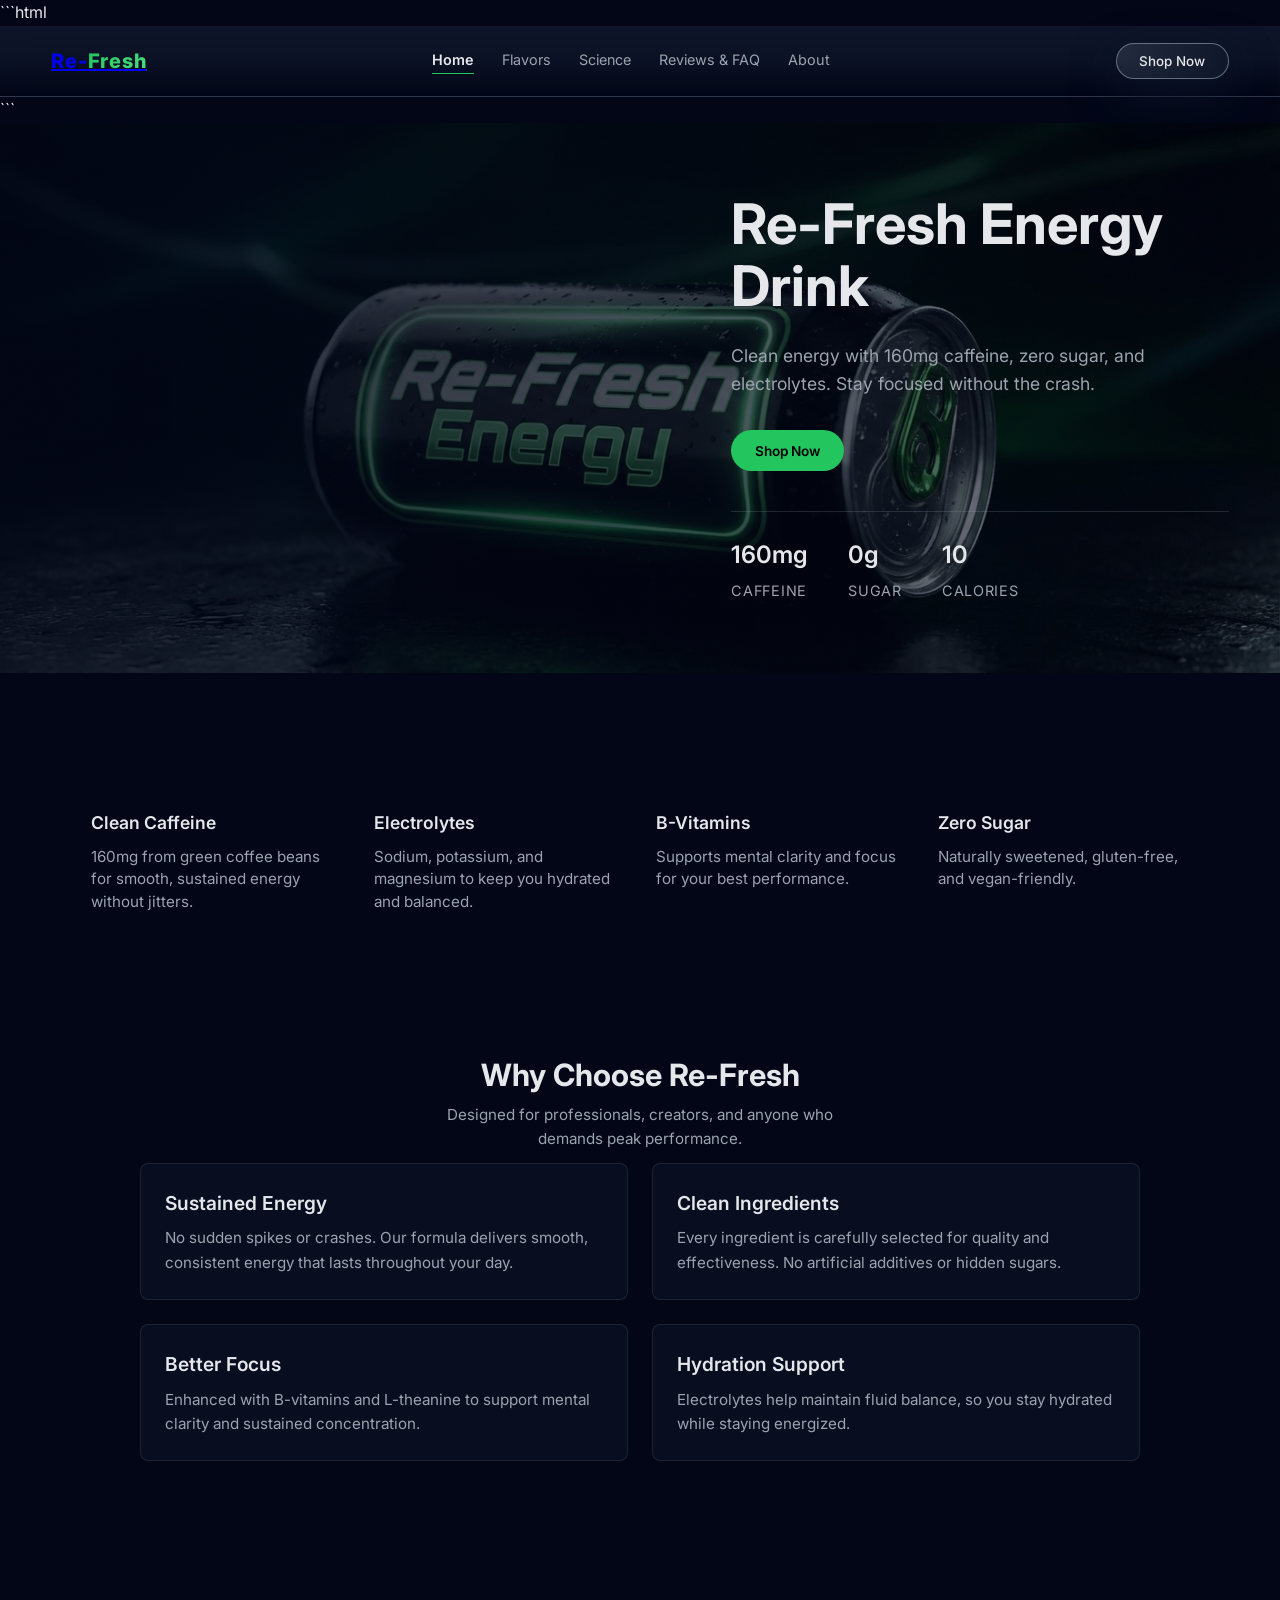
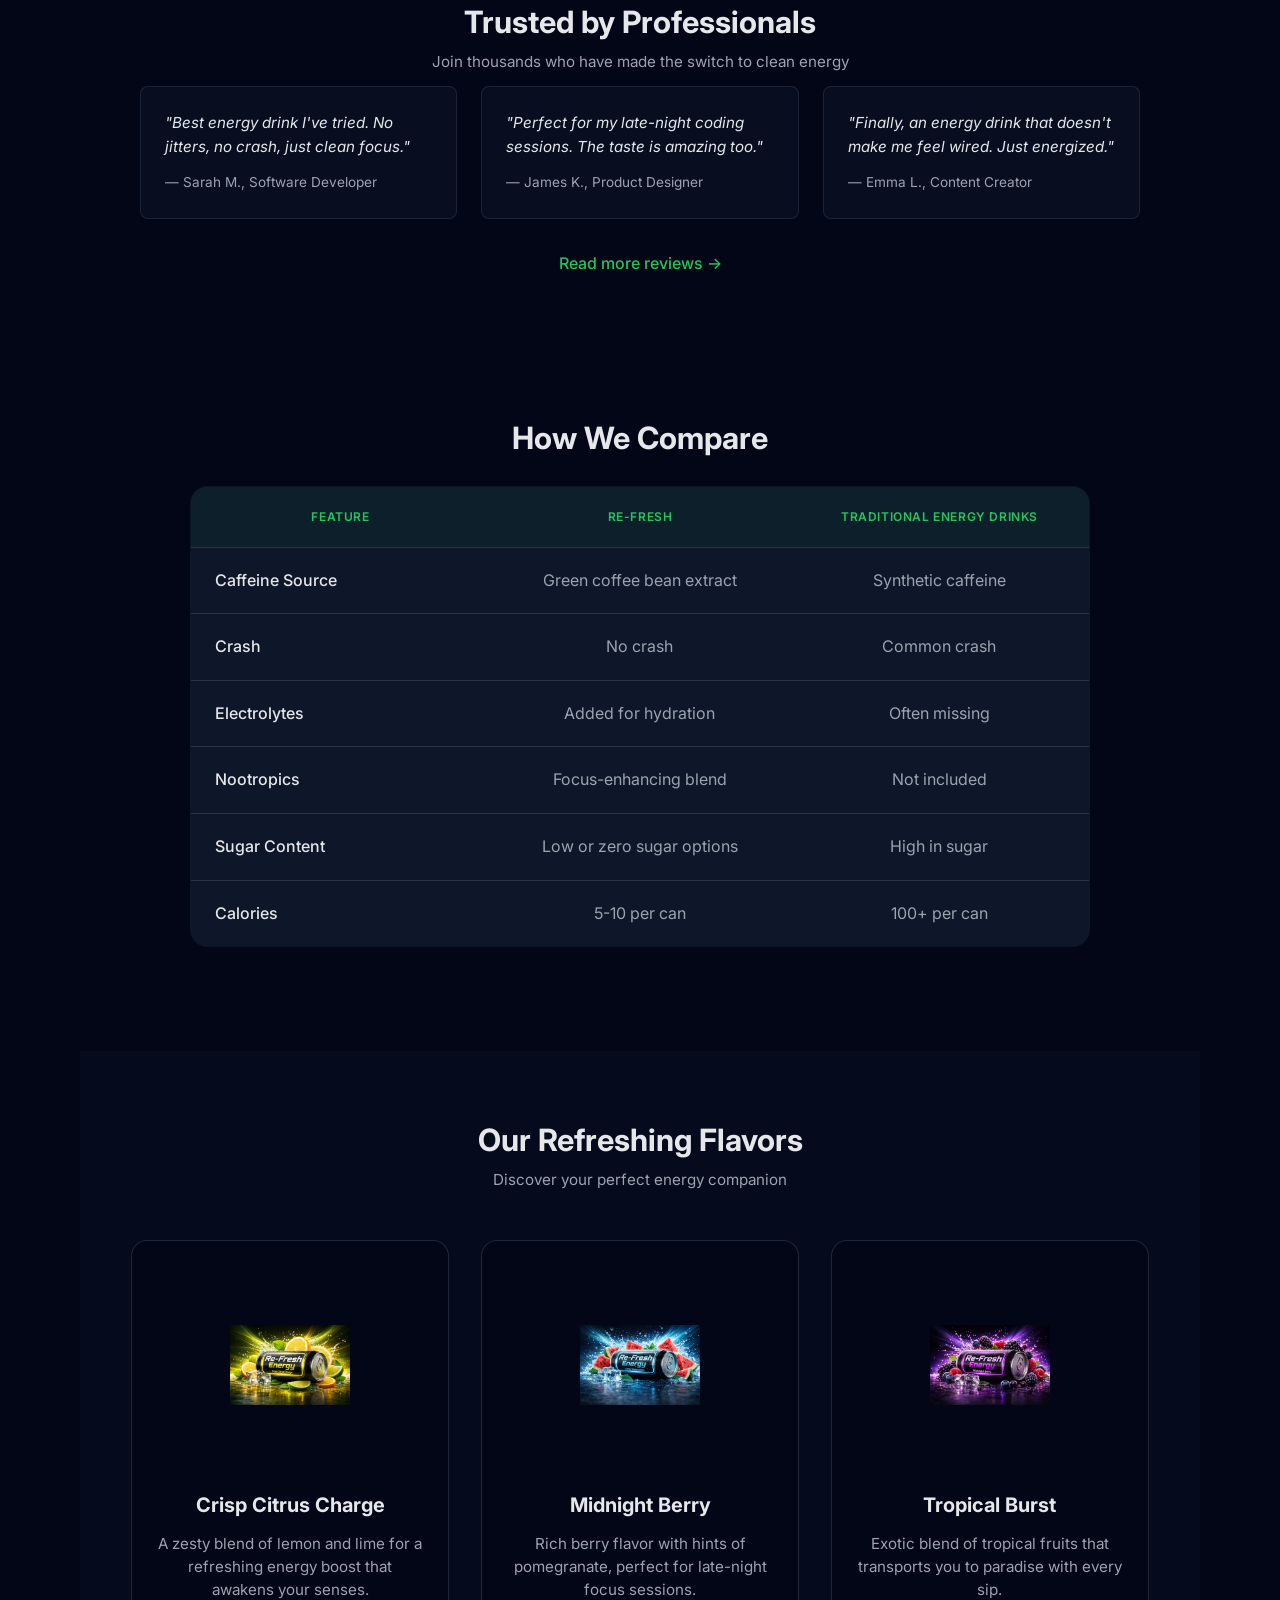
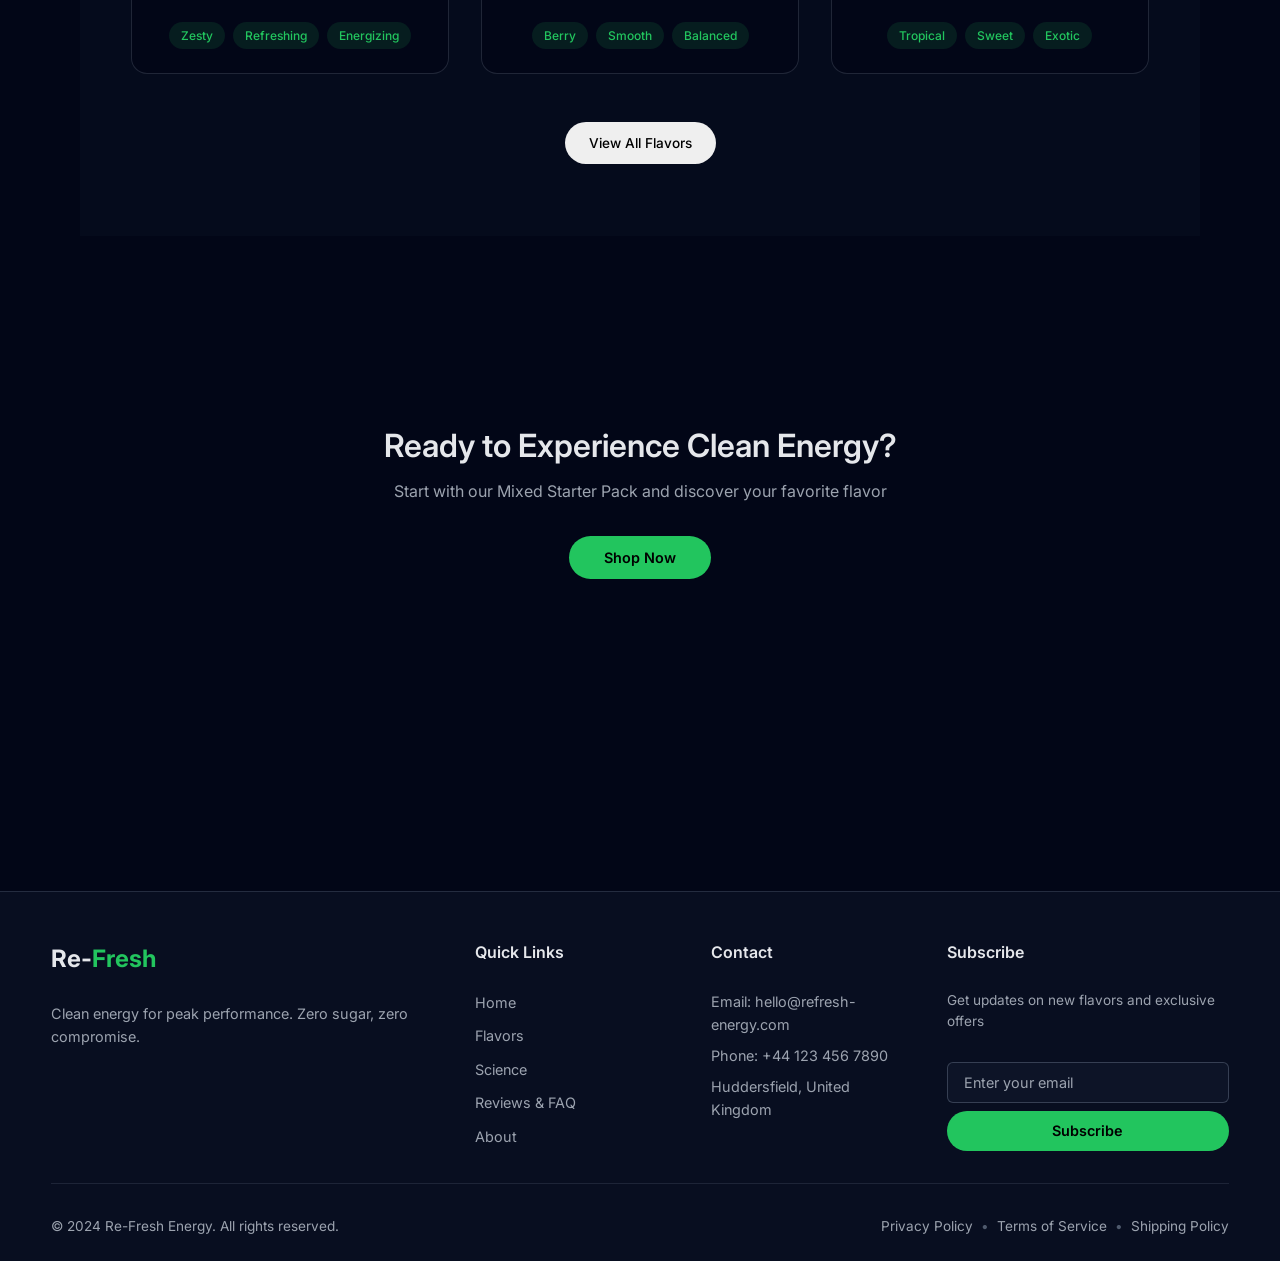
==== commit 6c18b89d: "Refactor header for better accessibility Updated header structure for improved accessibility and sem" ====
--- a/index.html
+++ b/index.html
@@ -1,36 +1,75 @@
+
 <!DOCTYPE html>
 <html lang="en">
   <head>
+    
     <meta charset="UTF-8" />
+
+    
     <meta name="viewport" content="width=device-width, initial-scale=1.0" />
-    <title>Re-Fresh Energy – Clean Focus, No Crash</title>
+
+    
+    <title>Re-Fresh Energy | Clean Focus, No Crash</title>
+
+  
     <meta
       name="description"
-      content="Re-Fresh – a clean, crisp energy drink designed to power your day without the crash."
+      content="Re-Fresh Energy is a clean, crisp energy drink designed to power your day without the crash."
     />
+
+    
     <link rel="stylesheet" href="styles.css" />
+
+    
     <link rel="preconnect" href="https://fonts.googleapis.com" />
     <link rel="preconnect" href="https://fonts.gstatic.com" crossorigin />
+
     <link
       href="https://fonts.googleapis.com/css2?family=Inter:wght@300;400;500;600;700;800&display=swap"
       rel="stylesheet"
     />
   </head>
   <body>
-    <header class="nav">
-      <div class="nav__logo">Re-<span>Fresh</span></div>
-      <nav class="nav__links">
-        <a href="index.html" class="active">Home</a>
-        <a href="flavors.html">Flavors</a>
-        <a href="science.html">Science</a>
-        <a href="reviews.html">Reviews & FAQ</a>
-        <a href="about.html">About</a>
-      </nav>
-      <button class="nav__cta" onclick="goToFlavors()">Shop Now</button>
-      <button class="nav__menu" aria-label="Toggle menu" id="navToggle">
-        <span></span><span></span>
-      </button>
-    </header>
+   ```html
+<header class="nav">
+  <!-- Logo -->
+  <a href="index.html" class="nav__logo" aria-label="Re-Fresh Home">
+    Re-<span>Fresh</span>
+  </a>
+
+  <!-- Navigation Links -->
+  <nav class="nav__links" id="navLinks" aria-label="Main navigation">
+    <a href="index.html" class="active" aria-current="page">Home</a>
+    <a href="flavors.html">Flavors</a>
+    <a href="science.html">Science</a>
+    <a href="reviews.html">Reviews &amp; FAQ</a>
+    <a href="about.html">About</a>
+  </nav>
+
+  <!-- Call to Action -->
+  <button
+    type="button"
+    class="nav__cta"
+    onclick="goToFlavors()"
+  >
+    Shop Now
+  </button>
+
+  <!-- Mobile Menu Toggle -->
+  <button
+    type="button"
+    class="nav__menu"
+    id="navToggle"
+    aria-label="Open navigation menu"
+    aria-controls="navLinks"
+    aria-expanded="false"
+  >
+    <span></span>
+    <span></span>
+  </button>
+</header>
+```
+
 
     <main>
       <!-- HERO -->
